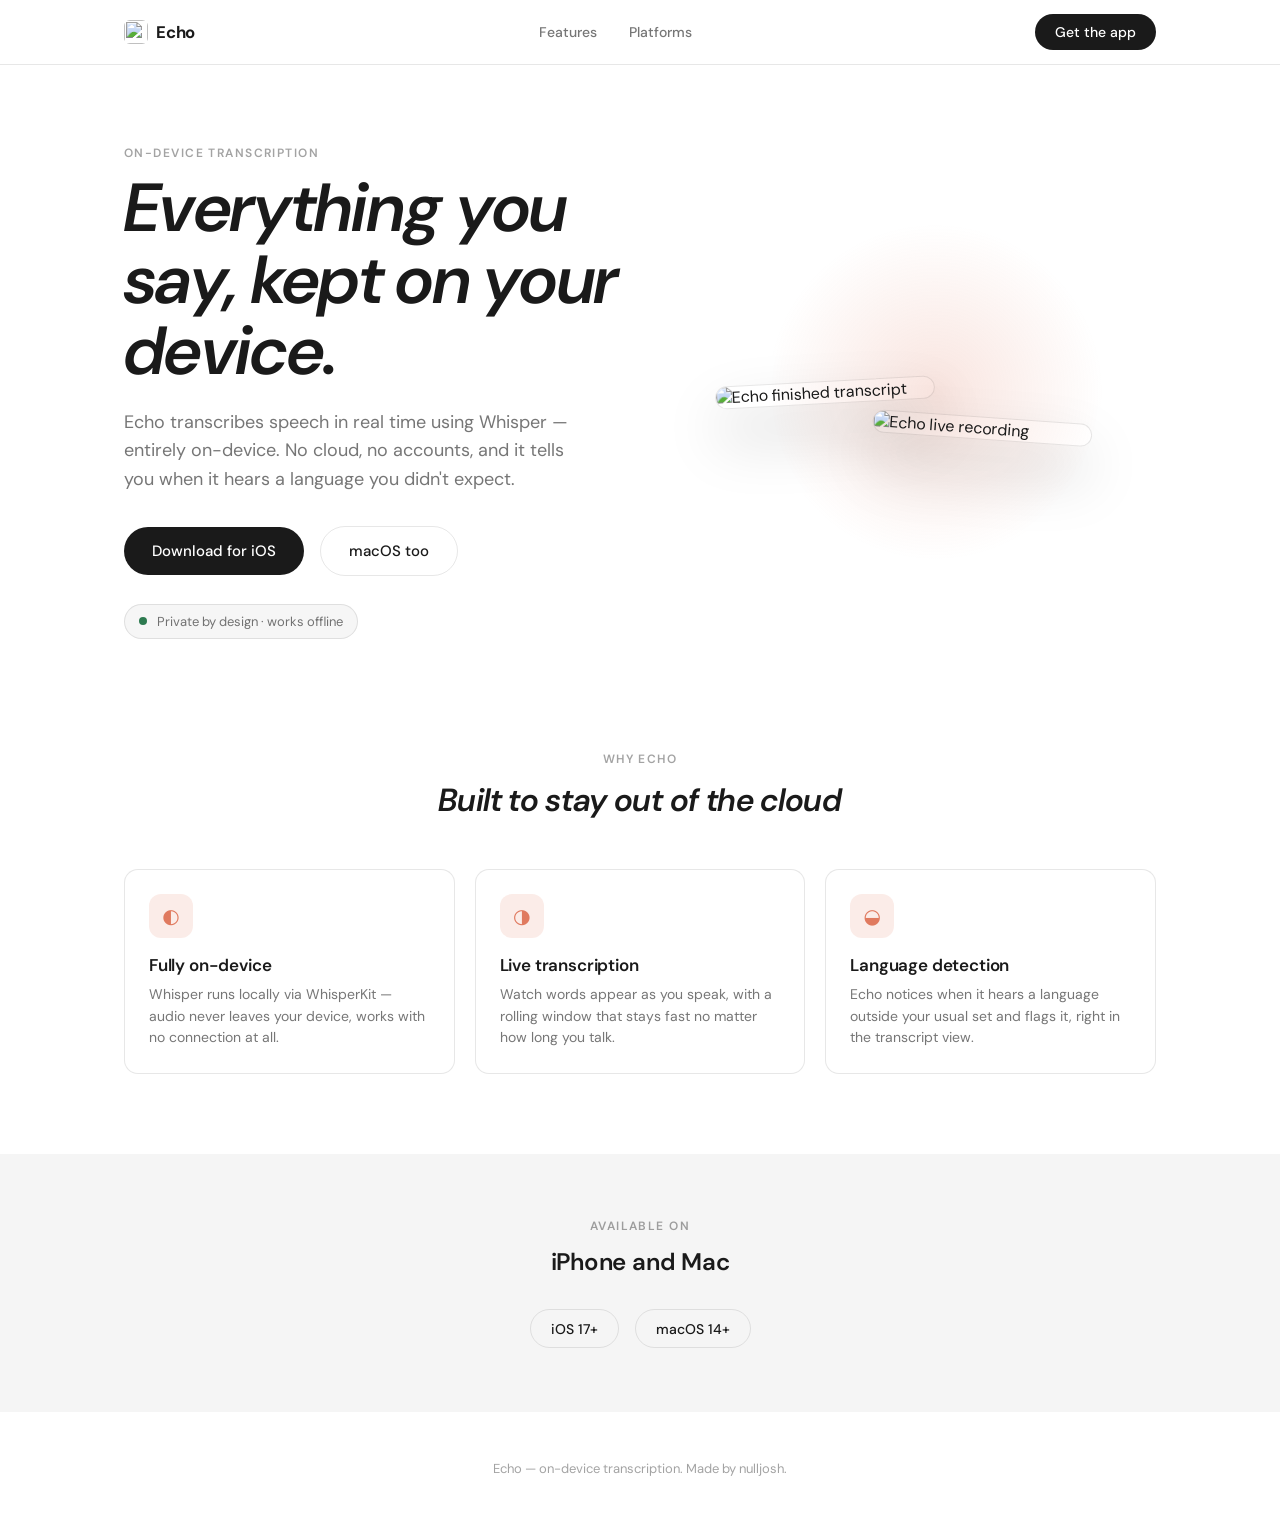
==== web/index.html @ 6019394a "web: swap Fraunces serif for DM Sans on display headings, matching lexly" ====
<!DOCTYPE html>
<html lang="en">
<head>
<meta charset="UTF-8">
<meta name="viewport" content="width=device-width, initial-scale=1.0">
<meta name="theme-color" content="#fafafa">
<title>Echo — On-device transcription</title>
<meta name="description" content="Whisper-powered speech transcription that runs entirely on your device. No cloud, no accounts, detects the language you're speaking.">
<link rel="icon" href="https://raw.githubusercontent.com/nulljosh/echo/main/web/assets/icon.svg">
<link rel="preconnect" href="https://fonts.googleapis.com">
<link href="https://fonts.googleapis.com/css2?family=DM+Sans:wght@400;500;700&display=swap" rel="stylesheet">
<style>
  :root {
    --bg-primary: #ffffff;
    --bg-secondary: #f5f5f5;
    --text-primary: #1A1A1A;
    --text-secondary: rgba(26,26,26,0.6);
    --text-muted: rgba(26,26,26,0.4);
    --accent: #E07A5F;
    --border: rgba(26,26,26,0.1);
    --success: #2d7a50;
    --font: 'DM Sans', -apple-system, BlinkMacSystemFont, system-ui, sans-serif;
    --font-display: 'DM Sans', -apple-system, BlinkMacSystemFont, system-ui, sans-serif;
    --radius-pill: 999px;
    --ease: cubic-bezier(0.4, 0, 0.2, 1);
    --spring: cubic-bezier(0.34, 1.56, 0.64, 1);
  }
  @media (prefers-color-scheme: dark) {
    :root {
      --bg-primary: #111111;
      --bg-secondary: #1a1a1a;
      --text-primary: #e8e8e8;
      --text-secondary: rgba(232,232,232,0.6);
      --text-muted: rgba(232,232,232,0.4);
      --accent: #f0a08a;
      --border: rgba(232,232,232,0.12);
    }
  }
  * { box-sizing: border-box; }
  body { margin: 0; background: var(--bg-primary); color: var(--text-primary); font-family: var(--font); overflow-x: hidden; }
  a { color: var(--accent); }
  img { max-width: 100%; display: block; }

  @keyframes fadeUp { from { opacity: 0; transform: translateY(16px); } to { opacity: 1; transform: translateY(0); } }

  .eyebrow { font-size: 0.75rem; font-weight: 600; text-transform: uppercase; letter-spacing: 0.12em; color: var(--text-muted); margin-bottom: 0.75rem; }
  h1, h2 { font-family: var(--font-display); font-weight: 600; letter-spacing: -0.01em; margin: 0; }
  .btn { text-decoration: none; font-size: 0.9375rem; font-weight: 500; padding: 0.875rem 1.75rem; border-radius: var(--radius-pill); display: inline-block; transition: transform 0.2s var(--spring), opacity 0.2s var(--ease); }
  .btn-primary { background: var(--text-primary); color: var(--bg-primary); }
  .btn-primary:hover { transform: translateY(-2px); }
  .btn-secondary { color: var(--text-primary); border: 1px solid var(--border); }
  .btn-secondary:hover { opacity: 0.7; }

  header { position: sticky; top: 0; z-index: 100; background: color-mix(in srgb, var(--bg-primary) 85%, transparent); backdrop-filter: blur(20px) saturate(180%); -webkit-backdrop-filter: blur(20px) saturate(180%); border-bottom: 1px solid var(--border); }
  .header-inner { max-width: 1080px; margin: 0 auto; padding: 0.9rem 1.5rem; display: flex; align-items: center; justify-content: space-between; }
  .logo { display: flex; align-items: center; gap: 0.5rem; font-size: 1.05rem; font-weight: 700; letter-spacing: -0.01em; }
  .logo img { border-radius: 6px; width: 24px; height: 24px; }
  nav.main-nav { display: flex; align-items: center; gap: 2rem; }
  nav.main-nav a { text-decoration: none; color: var(--text-secondary); font-size: 0.875rem; font-weight: 500; }
  nav.main-nav a:hover { color: var(--text-primary); }
  .header-cta { background: var(--text-primary); color: var(--bg-primary); font-size: 0.875rem; font-weight: 500; padding: 0.55rem 1.25rem; border-radius: var(--radius-pill); text-decoration: none; transition: opacity 0.2s var(--ease); }
  .header-cta:hover { opacity: 0.85; }

  .hero { max-width: 1080px; margin: 0 auto; padding: 5rem 1.5rem 4rem; display: grid; grid-template-columns: 1.1fr 0.9fr; gap: 3rem; align-items: center; }
  .hero-copy { animation: fadeUp 0.8s var(--ease) both; }
  .hero h1 { font-style: italic; font-size: clamp(2.75rem, 5.5vw, 4.25rem); line-height: 1.05; margin-bottom: 1.25rem; }
  .hero p { font-size: 1.125rem; line-height: 1.6; color: var(--text-secondary); max-width: 460px; margin: 0 0 2rem; }
  .hero-actions { display: flex; align-items: center; gap: 1rem; flex-wrap: wrap; margin-bottom: 1.75rem; }
  .status-pill { display: inline-flex; align-items: center; gap: 0.6rem; padding: 0.5rem 0.9rem; border-radius: var(--radius-pill); background: color-mix(in srgb, var(--text-primary) 4%, transparent); border: 1px solid var(--border); font-size: 0.8125rem; color: var(--text-secondary); }
  .status-dot { width: 8px; height: 8px; border-radius: 50%; background: var(--success); flex-shrink: 0; }

  .hero-art { position: relative; display: flex; justify-content: center; animation: fadeUp 0.9s var(--ease) 0.1s both; }
  .hero-art .glow { position: absolute; width: 340px; height: 340px; border-radius: 50%; background: radial-gradient(circle, color-mix(in srgb, var(--accent) 20%, transparent) 0%, transparent 70%); top: 50%; left: 50%; transform: translate(-50%,-50%); }
  .hero-art img { position: relative; width: 220px; border-radius: 28px; box-shadow: 0 30px 60px rgba(0,0,0,0.18); border: 1px solid var(--border); }
  .hero-art img.shot-1 { transform: rotate(-3deg); }
  .hero-art img.shot-2 { transform: rotate(4deg) translate(-60px, 40px); }

  section { max-width: 1080px; margin: 0 auto; padding: 3rem 1.5rem 5rem; }
  .section-head { max-width: 480px; margin: 0 auto 3rem; text-align: center; }
  .section-head h2 { font-style: italic; font-size: 2rem; }

  .icon-tile { width: 44px; height: 44px; border-radius: 12px; background: color-mix(in srgb, var(--accent) 14%, transparent); display: flex; align-items: center; justify-content: center; margin-bottom: 1rem; color: var(--accent); font-size: 1.25rem; }

  .features-grid { display: grid; grid-template-columns: repeat(3, 1fr); gap: 1.25rem; }
  .card { padding: 1.5rem; background: var(--bg-primary); border: 1px solid var(--border); border-radius: 14px; }
  .card-title { font-weight: 600; font-size: 1.0625rem; letter-spacing: -0.01em; margin-bottom: 0.5rem; }
  .card-desc { font-size: 0.875rem; line-height: 1.55; color: var(--text-secondary); }

  #platforms { background: var(--bg-secondary); padding: 4rem 0; max-width: none; text-align: center; }
  .platforms-inner { max-width: 640px; margin: 0 auto; padding: 0 1.5rem; }
  .platform-badges { display: flex; gap: 1rem; justify-content: center; margin-top: 2rem; flex-wrap: wrap; }
  .platform-badge { padding: 0.6rem 1.25rem; border-radius: var(--radius-pill); border: 1px solid var(--border); font-size: 0.875rem; font-weight: 500; }

  footer { text-align: center; padding: 3rem 1.5rem; color: var(--text-muted); font-size: 0.8125rem; }

  @media (max-width: 860px) {
    .hero { grid-template-columns: 1fr; padding-top: 2.5rem; text-align: center; }
    .hero p { margin-left: auto; margin-right: auto; }
    .hero-actions, .status-pill { justify-content: center; }
    .hero-art { margin-top: 2rem; }
    .features-grid { grid-template-columns: 1fr; }
    nav.main-nav a { display: none; }
  }
</style>
</head>
<body>

<header>
  <div class="header-inner">
    <div class="logo"><img src="https://raw.githubusercontent.com/nulljosh/echo/main/web/assets/icon.svg" alt=""> Echo</div>
    <nav class="main-nav">
      <a href="#features">Features</a>
      <a href="#platforms">Platforms</a>
    </nav>
    <a class="header-cta" href="https://apps.apple.com/app/echo-transcription/id6782604262">Get the app</a>
  </div>
</header>

<section class="hero">
  <div class="hero-copy">
    <div class="eyebrow">On-device transcription</div>
    <h1>Everything you say, kept on your device.</h1>
    <p>Echo transcribes speech in real time using Whisper — entirely on-device. No cloud, no accounts, and it tells you when it hears a language you didn't expect.</p>
    <div class="hero-actions">
      <a class="btn btn-primary" href="https://apps.apple.com/app/echo-transcription/id6782604262">Download for iOS</a>
      <a class="btn btn-secondary" href="#platforms">macOS too</a>
    </div>
    <div class="status-pill"><span class="status-dot"></span> Private by design · works offline</div>
  </div>
  <div class="hero-art">
    <div class="glow"></div>
    <img class="shot-1" src="https://raw.githubusercontent.com/nulljosh/echo/main/web/assets/shot-1.png" alt="Echo finished transcript">
    <img class="shot-2" src="https://raw.githubusercontent.com/nulljosh/echo/main/web/assets/shot-2.png" alt="Echo live recording">
  </div>
</section>

<section id="features">
  <div class="section-head">
    <div class="eyebrow">Why Echo</div>
    <h2>Built to stay out of the cloud</h2>
  </div>
  <div class="features-grid">
    <div class="card">
      <div class="icon-tile">◐</div>
      <div class="card-title">Fully on-device</div>
      <div class="card-desc">Whisper runs locally via WhisperKit — audio never leaves your device, works with no connection at all.</div>
    </div>
    <div class="card">
      <div class="icon-tile">◑</div>
      <div class="card-title">Live transcription</div>
      <div class="card-desc">Watch words appear as you speak, with a rolling window that stays fast no matter how long you talk.</div>
    </div>
    <div class="card">
      <div class="icon-tile">◒</div>
      <div class="card-title">Language detection</div>
      <div class="card-desc">Echo notices when it hears a language outside your usual set and flags it, right in the transcript view.</div>
    </div>
  </div>
</section>

<section id="platforms">
  <div class="platforms-inner">
    <div class="eyebrow">Available on</div>
    <h2>iPhone and Mac</h2>
    <div class="platform-badges">
      <span class="platform-badge">iOS 17+</span>
      <span class="platform-badge">macOS 14+</span>
    </div>
  </div>
</section>

<footer>Echo — on-device transcription. Made by nulljosh.</footer>

</body>
</html>
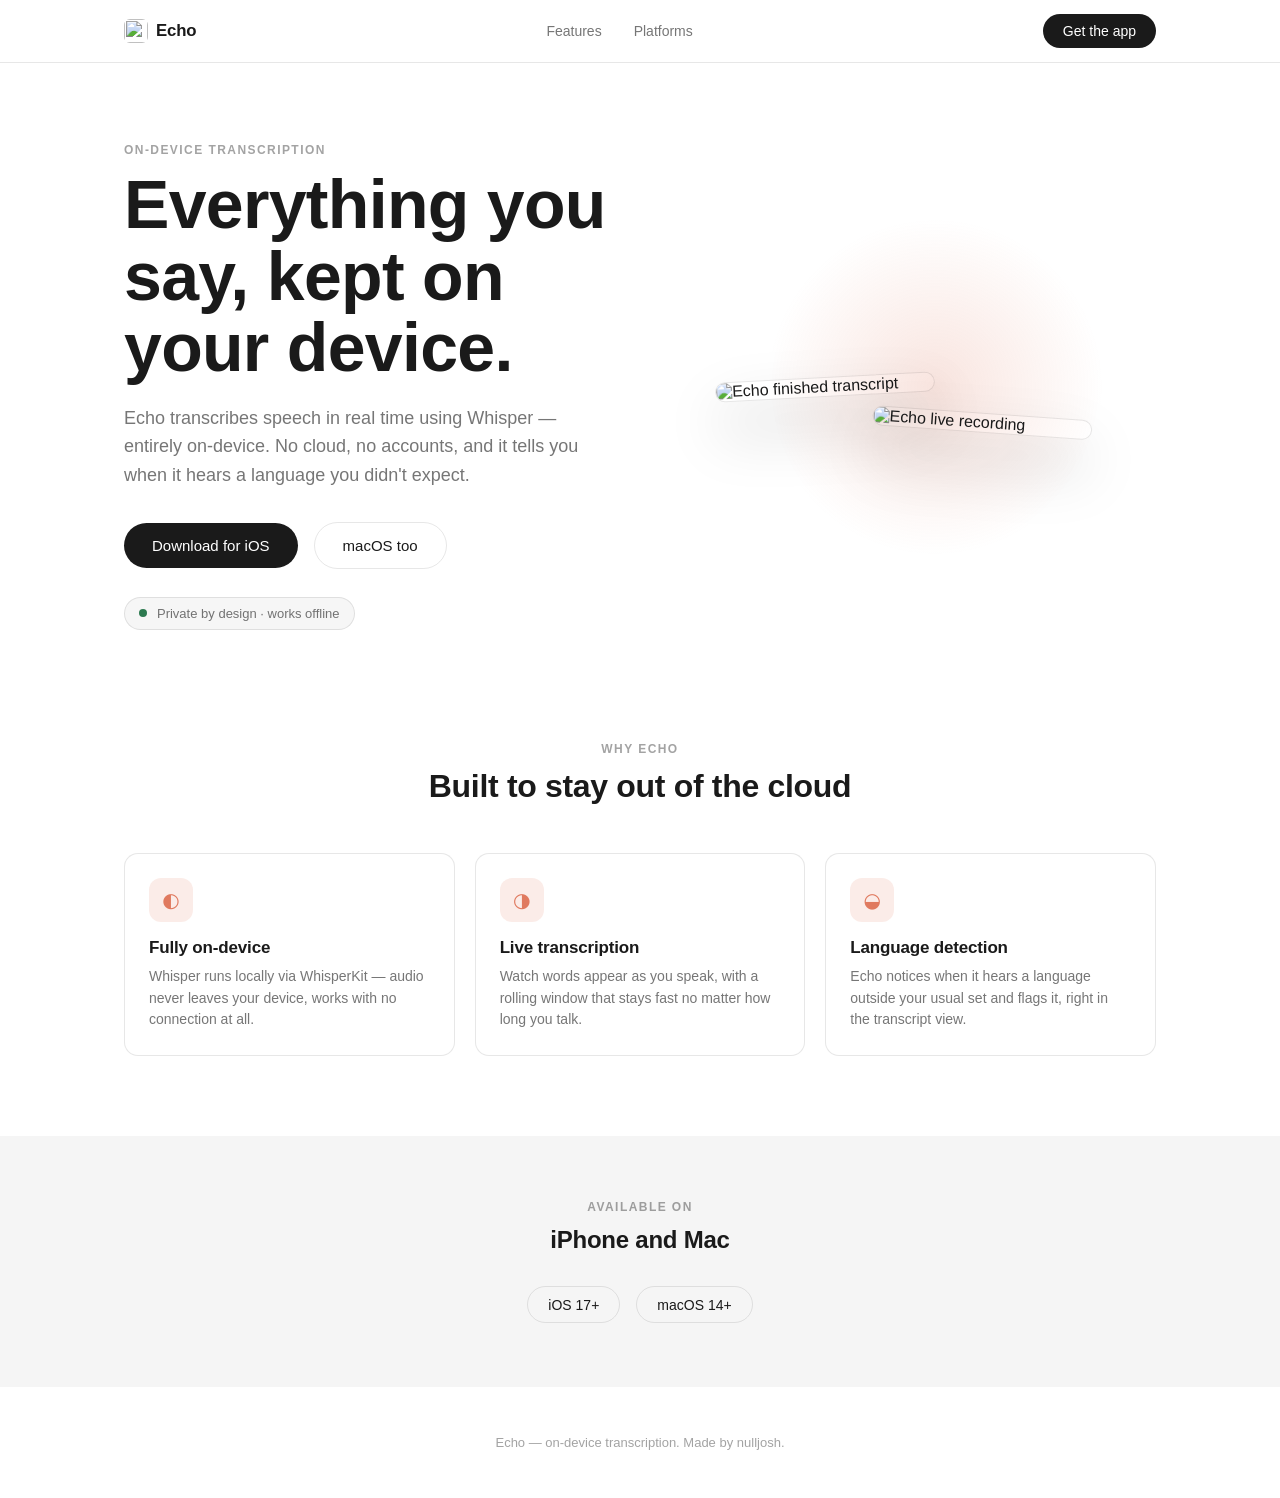
==== commit ca538610: "web: drop DM Sans + italic display, use system SF/Helvetica stack" ====
--- a/web/index.html
+++ b/web/index.html
@@ -7,8 +7,6 @@
 <title>Echo — On-device transcription</title>
 <meta name="description" content="Whisper-powered speech transcription that runs entirely on your device. No cloud, no accounts, detects the language you're speaking.">
 <link rel="icon" href="https://raw.githubusercontent.com/nulljosh/echo/main/web/assets/icon.svg">
-<link rel="preconnect" href="https://fonts.googleapis.com">
-<link href="https://fonts.googleapis.com/css2?family=DM+Sans:wght@400;500;700&display=swap" rel="stylesheet">
 <style>
   :root {
     --bg-primary: #ffffff;
@@ -19,8 +17,8 @@
     --accent: #E07A5F;
     --border: rgba(26,26,26,0.1);
     --success: #2d7a50;
-    --font: 'DM Sans', -apple-system, BlinkMacSystemFont, system-ui, sans-serif;
-    --font-display: 'DM Sans', -apple-system, BlinkMacSystemFont, system-ui, sans-serif;
+    --font: -apple-system, BlinkMacSystemFont, 'Helvetica Neue', Helvetica, system-ui, sans-serif;
+    --font-display: -apple-system, BlinkMacSystemFont, 'Helvetica Neue', Helvetica, system-ui, sans-serif;
     --radius-pill: 999px;
     --ease: cubic-bezier(0.4, 0, 0.2, 1);
     --spring: cubic-bezier(0.34, 1.56, 0.64, 1);
@@ -63,7 +61,7 @@
 
   .hero { max-width: 1080px; margin: 0 auto; padding: 5rem 1.5rem 4rem; display: grid; grid-template-columns: 1.1fr 0.9fr; gap: 3rem; align-items: center; }
   .hero-copy { animation: fadeUp 0.8s var(--ease) both; }
-  .hero h1 { font-style: italic; font-size: clamp(2.75rem, 5.5vw, 4.25rem); line-height: 1.05; margin-bottom: 1.25rem; }
+  .hero h1 { font-size: clamp(2.75rem, 5.5vw, 4.25rem); line-height: 1.05; margin-bottom: 1.25rem; }
   .hero p { font-size: 1.125rem; line-height: 1.6; color: var(--text-secondary); max-width: 460px; margin: 0 0 2rem; }
   .hero-actions { display: flex; align-items: center; gap: 1rem; flex-wrap: wrap; margin-bottom: 1.75rem; }
   .status-pill { display: inline-flex; align-items: center; gap: 0.6rem; padding: 0.5rem 0.9rem; border-radius: var(--radius-pill); background: color-mix(in srgb, var(--text-primary) 4%, transparent); border: 1px solid var(--border); font-size: 0.8125rem; color: var(--text-secondary); }
@@ -77,7 +75,7 @@
 
   section { max-width: 1080px; margin: 0 auto; padding: 3rem 1.5rem 5rem; }
   .section-head { max-width: 480px; margin: 0 auto 3rem; text-align: center; }
-  .section-head h2 { font-style: italic; font-size: 2rem; }
+  .section-head h2 { font-size: 2rem; }
 
   .icon-tile { width: 44px; height: 44px; border-radius: 12px; background: color-mix(in srgb, var(--accent) 14%, transparent); display: flex; align-items: center; justify-content: center; margin-bottom: 1rem; color: var(--accent); font-size: 1.25rem; }
 
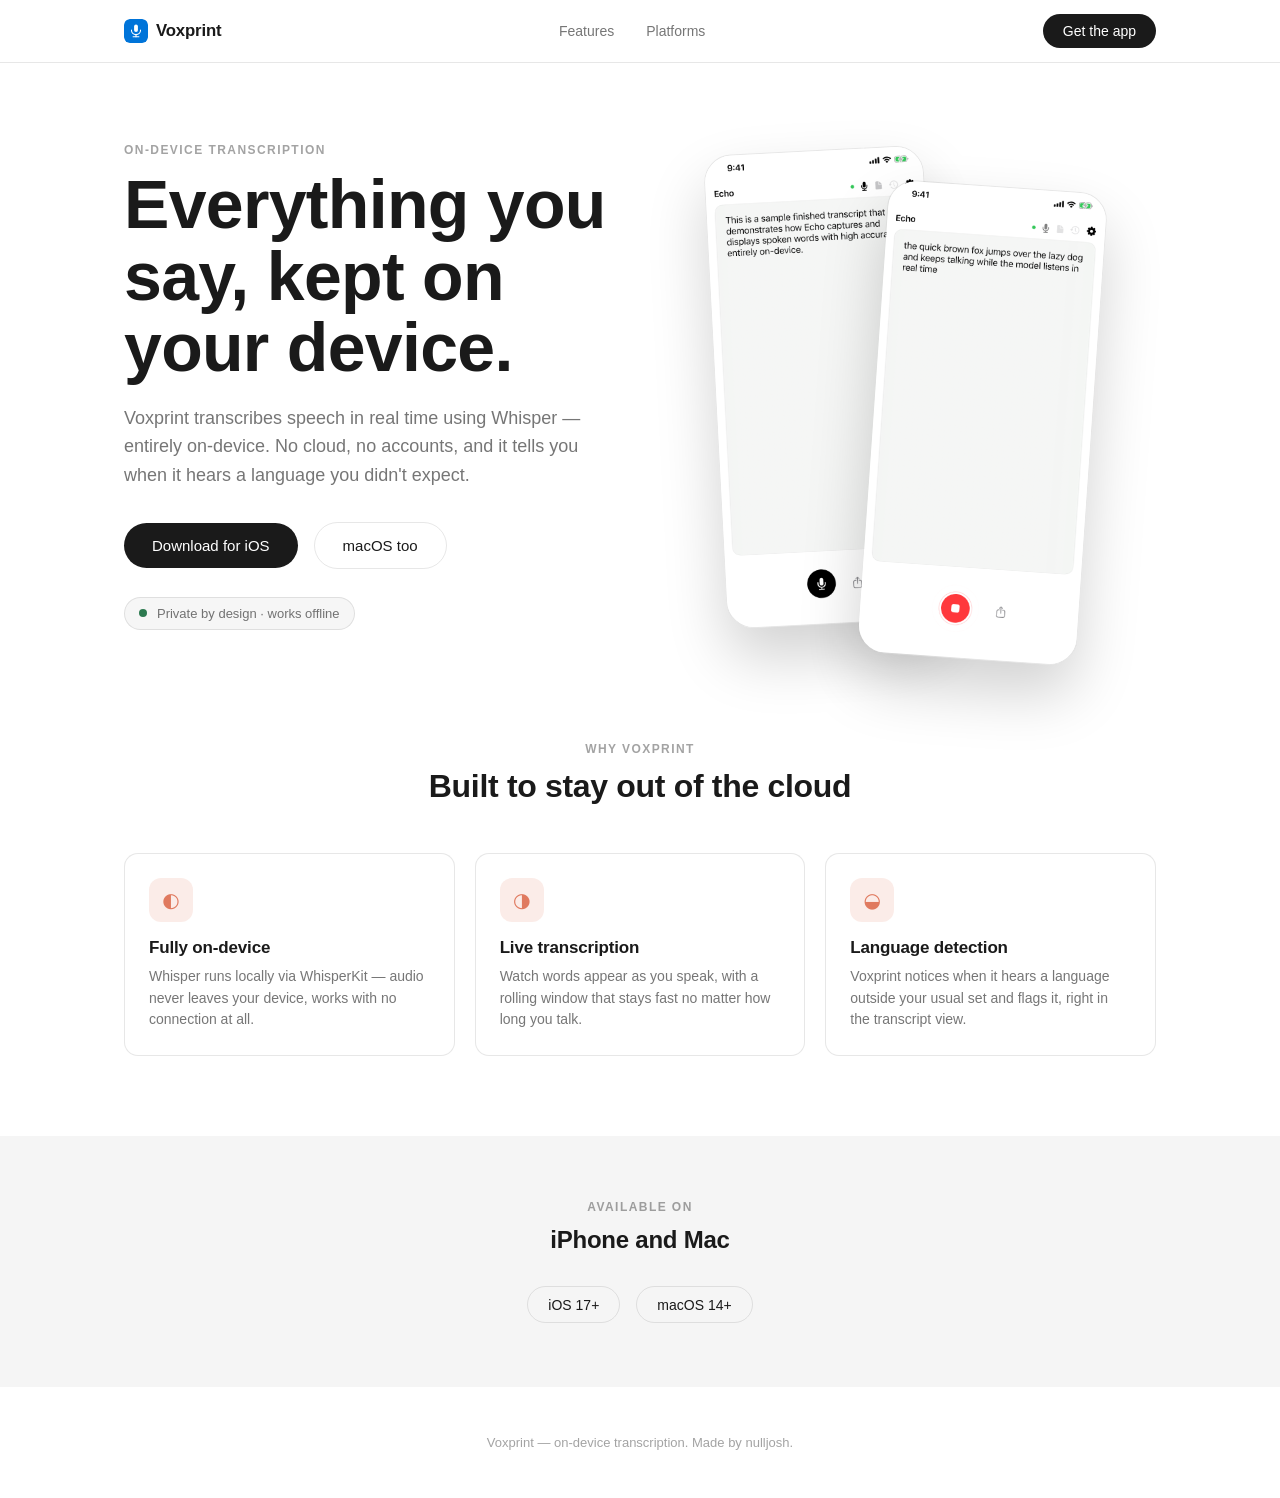
==== commit fb47cabc: "Rename Echo to Voxprint on the landing page, serve assets relatively Copy, title and App Store links" ====
--- a/web/index.html
+++ b/web/index.html
@@ -4,9 +4,9 @@
 <meta charset="UTF-8">
 <meta name="viewport" content="width=device-width, initial-scale=1.0">
 <meta name="theme-color" content="#fafafa">
-<title>Echo — On-device transcription</title>
+<title>Voxprint — On-device transcription</title>
 <meta name="description" content="Whisper-powered speech transcription that runs entirely on your device. No cloud, no accounts, detects the language you're speaking.">
-<link rel="icon" href="https://raw.githubusercontent.com/nulljosh/echo/main/web/assets/icon.svg">
+<link rel="icon" href="assets/icon.svg">
 <style>
   :root {
     --bg-primary: #ffffff;
@@ -105,12 +105,12 @@
 
 <header>
   <div class="header-inner">
-    <div class="logo"><img src="https://raw.githubusercontent.com/nulljosh/echo/main/web/assets/icon.svg" alt=""> Echo</div>
+    <div class="logo"><img src="assets/icon.svg" alt=""> Voxprint</div>
     <nav class="main-nav">
       <a href="#features">Features</a>
       <a href="#platforms">Platforms</a>
     </nav>
-    <a class="header-cta" href="https://apps.apple.com/app/echo-transcription/id6782604262">Get the app</a>
+    <a class="header-cta" href="https://apps.apple.com/app/voxprint/id6782604262">Get the app</a>
   </div>
 </header>
 
@@ -118,23 +118,23 @@
   <div class="hero-copy">
     <div class="eyebrow">On-device transcription</div>
     <h1>Everything you say, kept on your device.</h1>
-    <p>Echo transcribes speech in real time using Whisper — entirely on-device. No cloud, no accounts, and it tells you when it hears a language you didn't expect.</p>
+    <p>Voxprint transcribes speech in real time using Whisper — entirely on-device. No cloud, no accounts, and it tells you when it hears a language you didn't expect.</p>
     <div class="hero-actions">
-      <a class="btn btn-primary" href="https://apps.apple.com/app/echo-transcription/id6782604262">Download for iOS</a>
+      <a class="btn btn-primary" href="https://apps.apple.com/app/voxprint/id6782604262">Download for iOS</a>
       <a class="btn btn-secondary" href="#platforms">macOS too</a>
     </div>
     <div class="status-pill"><span class="status-dot"></span> Private by design · works offline</div>
   </div>
   <div class="hero-art">
     <div class="glow"></div>
-    <img class="shot-1" src="https://raw.githubusercontent.com/nulljosh/echo/main/web/assets/shot-1.png" alt="Echo finished transcript">
-    <img class="shot-2" src="https://raw.githubusercontent.com/nulljosh/echo/main/web/assets/shot-2.png" alt="Echo live recording">
+    <img class="shot-1" src="assets/shot-1.png" alt="Voxprint finished transcript">
+    <img class="shot-2" src="assets/shot-2.png" alt="Voxprint live recording">
   </div>
 </section>
 
 <section id="features">
   <div class="section-head">
-    <div class="eyebrow">Why Echo</div>
+    <div class="eyebrow">Why Voxprint</div>
     <h2>Built to stay out of the cloud</h2>
   </div>
   <div class="features-grid">
@@ -151,7 +151,7 @@
     <div class="card">
       <div class="icon-tile">◒</div>
       <div class="card-title">Language detection</div>
-      <div class="card-desc">Echo notices when it hears a language outside your usual set and flags it, right in the transcript view.</div>
+      <div class="card-desc">Voxprint notices when it hears a language outside your usual set and flags it, right in the transcript view.</div>
     </div>
   </div>
 </section>
@@ -167,7 +167,7 @@
   </div>
 </section>
 
-<footer>Echo — on-device transcription. Made by nulljosh.</footer>
+<footer>Voxprint — on-device transcription. Made by nulljosh.</footer>
 
 </body>
 </html>
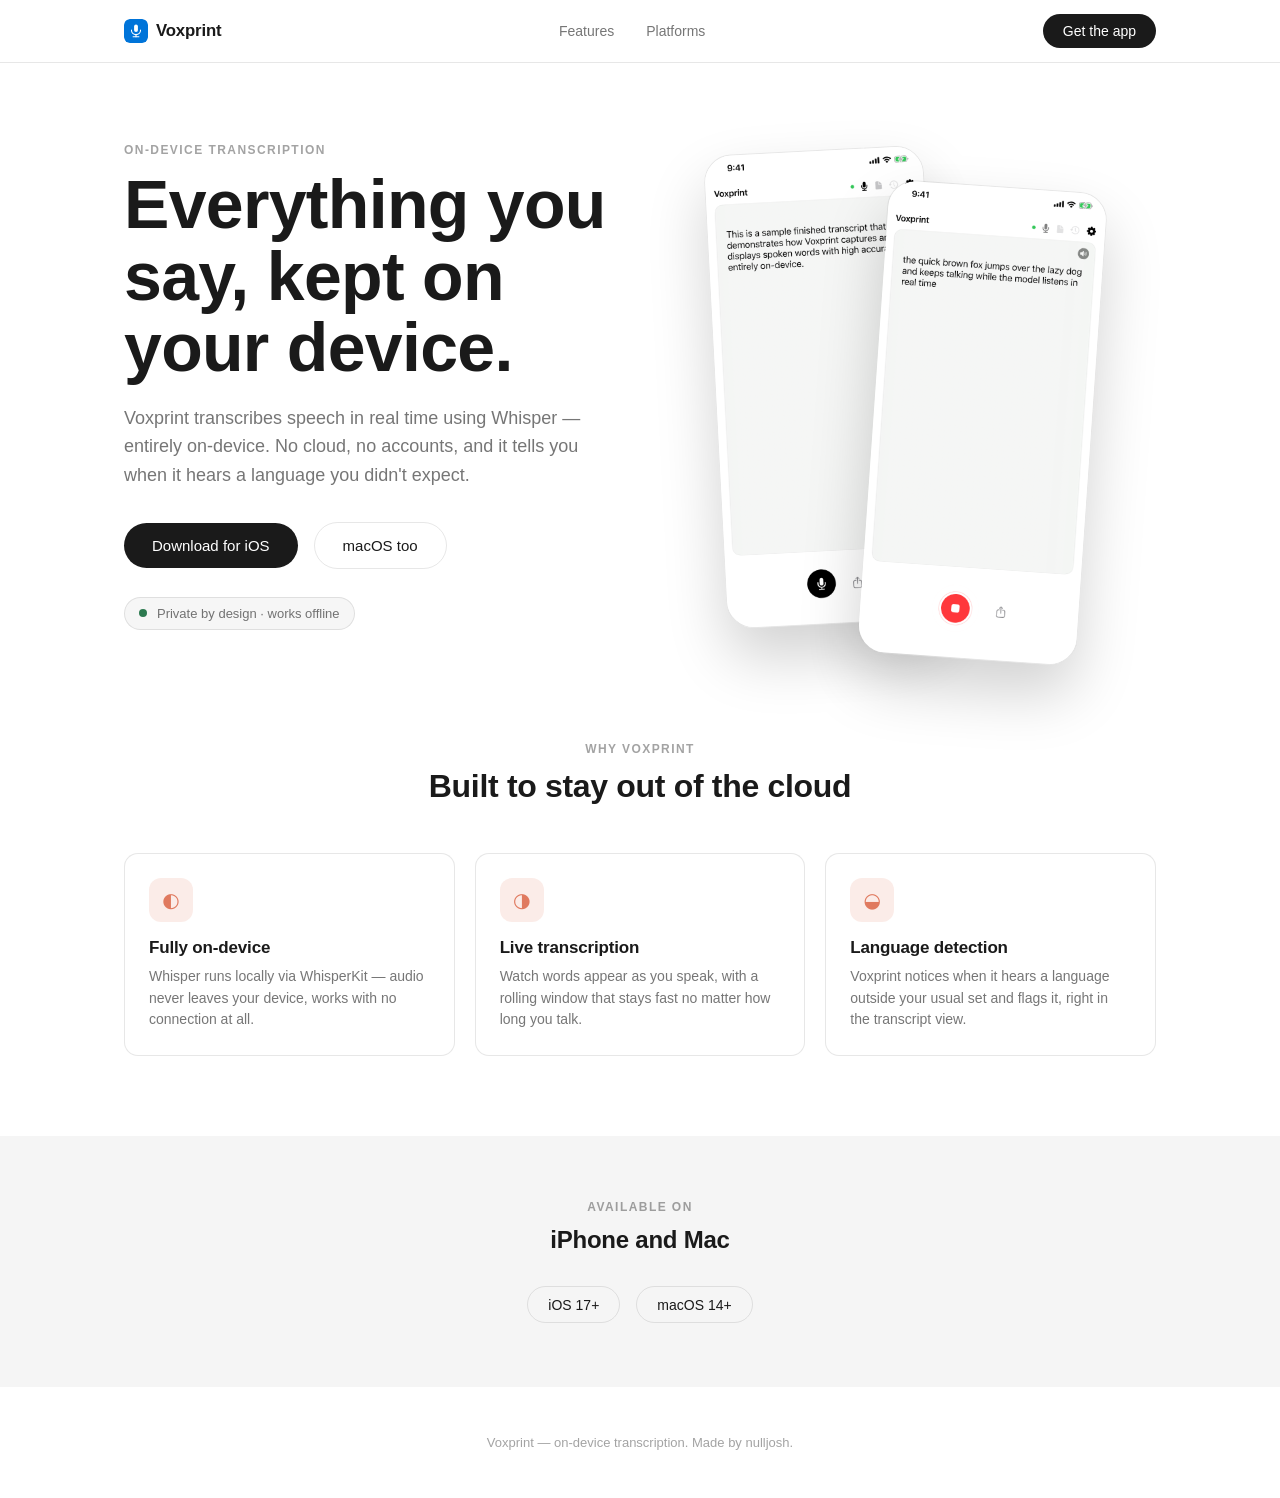
==== commit c858c52f: "feat(web): add Safari Smart App Banner One native meta tag - no script, no dependency - so iOS Safar" ====
--- a/web/index.html
+++ b/web/index.html
@@ -6,6 +6,7 @@
 <meta name="theme-color" content="#fafafa">
 <title>Voxprint — On-device transcription</title>
 <meta name="description" content="Whisper-powered speech transcription that runs entirely on your device. No cloud, no accounts, detects the language you're speaking.">
+  <meta name="apple-itunes-app" content="app-id=6782604262">
 <link rel="icon" href="assets/icon.svg">
 <style>
   :root {
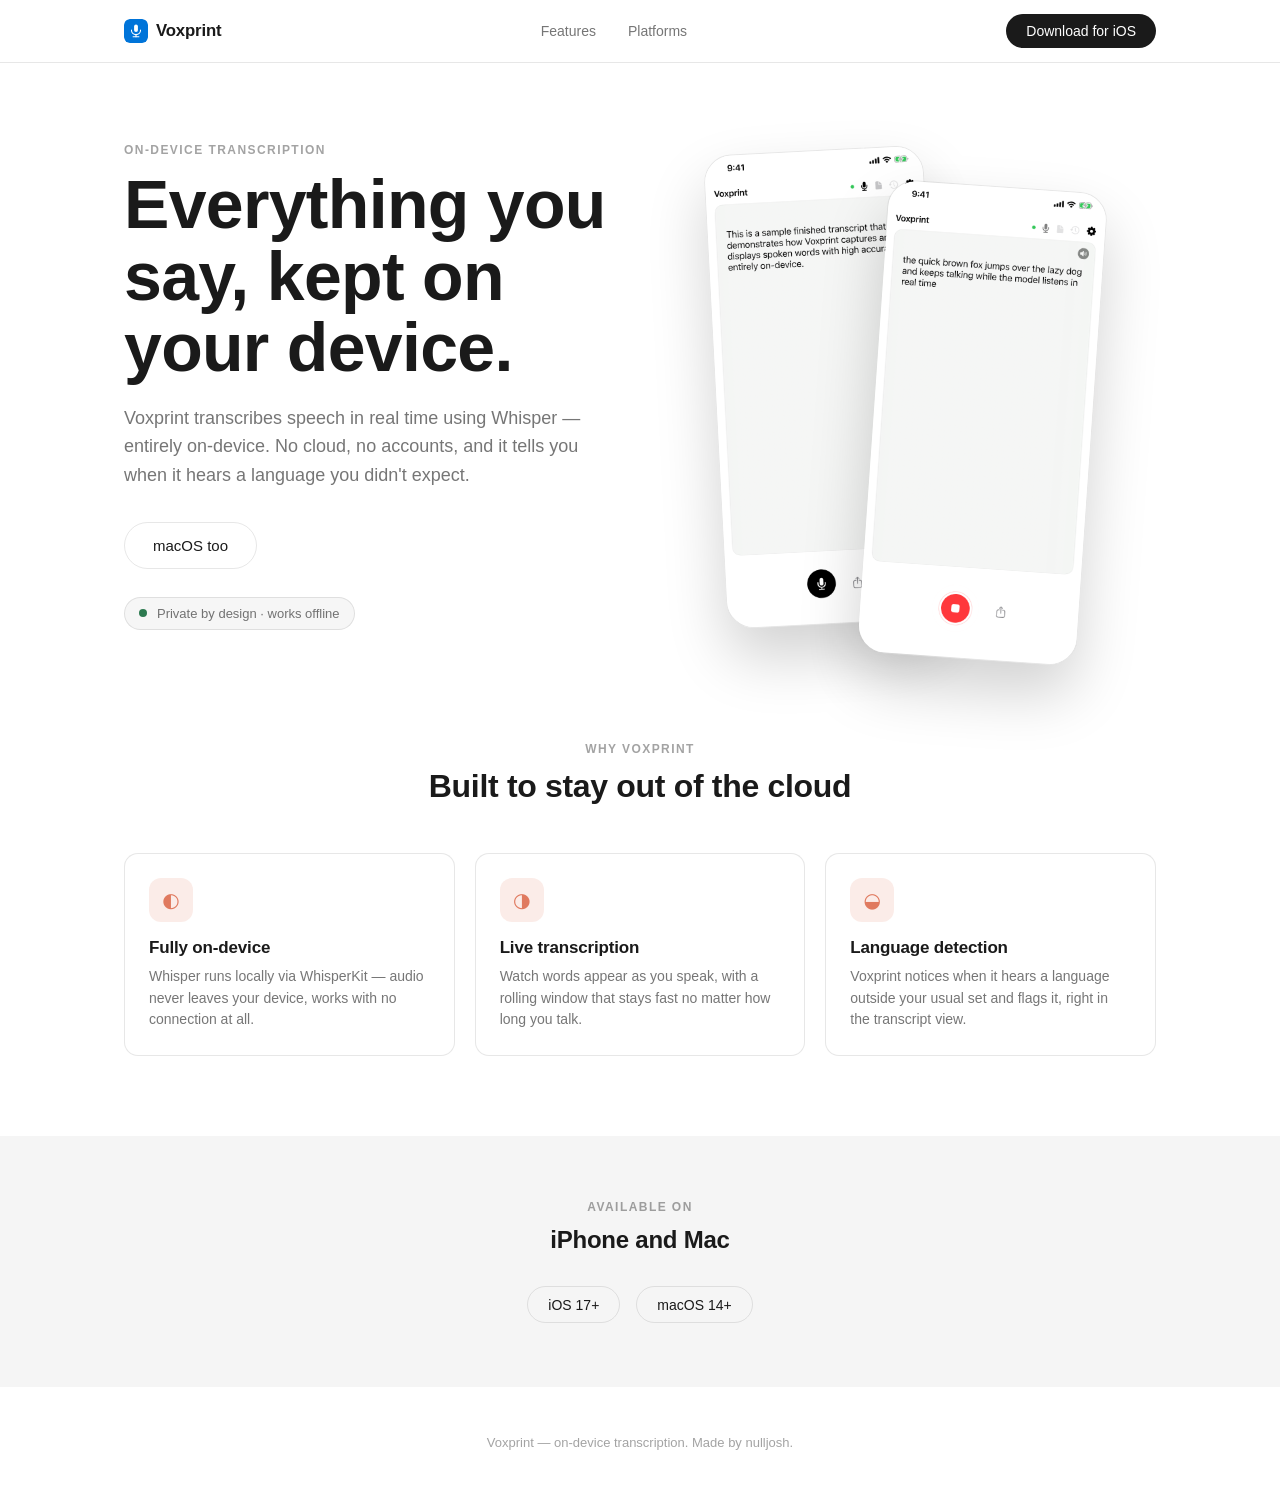
==== commit 34436b6b: "web: move iOS download CTA into the header bar Co-Authored-By: Claude Opus 5 <noreply@anthropic.com>" ====
--- a/web/index.html
+++ b/web/index.html
@@ -111,7 +111,7 @@
       <a href="#features">Features</a>
       <a href="#platforms">Platforms</a>
     </nav>
-    <a class="header-cta" href="https://apps.apple.com/app/voxprint/id6782604262">Get the app</a>
+    <a class="header-cta" href="https://apps.apple.com/app/voxprint/id6782604262">Download for iOS</a>
   </div>
 </header>
 
@@ -121,7 +121,6 @@
     <h1>Everything you say, kept on your device.</h1>
     <p>Voxprint transcribes speech in real time using Whisper — entirely on-device. No cloud, no accounts, and it tells you when it hears a language you didn't expect.</p>
     <div class="hero-actions">
-      <a class="btn btn-primary" href="https://apps.apple.com/app/voxprint/id6782604262">Download for iOS</a>
       <a class="btn btn-secondary" href="#platforms">macOS too</a>
     </div>
     <div class="status-pill"><span class="status-dot"></span> Private by design · works offline</div>
